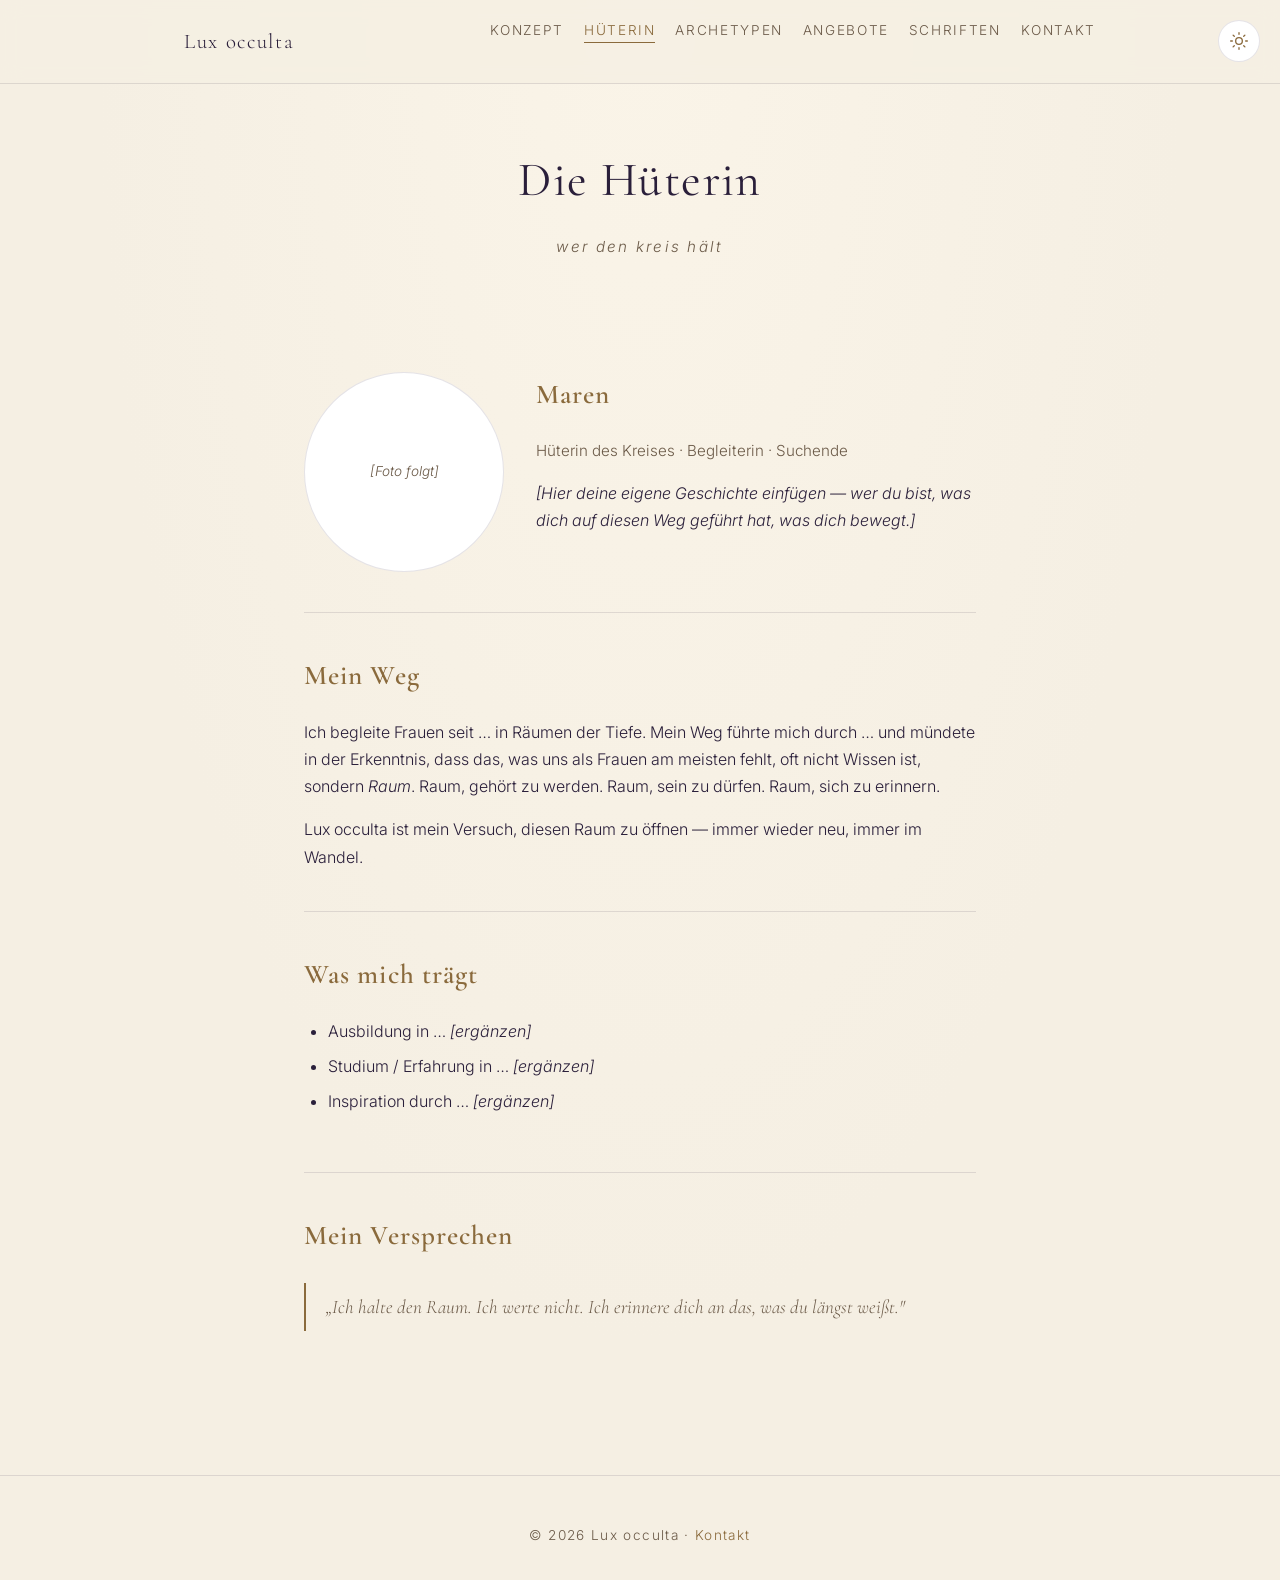
==== hueterin.html @ b2dea263 "Ausbau zur mehrseitigen Website Neue Seiten: Konzept, Hüterin, Archetypen, Angebote, Schriftenkammer" ====
<!DOCTYPE html>
<html lang="de">
<head>
  <meta charset="UTF-8" />
  <meta name="viewport" content="width=device-width, initial-scale=1.0" />
  <title>Die Hüterin — Lux occulta</title>
  <meta name="description" content="Über die Hüterin von Lux occulta." />
  <link rel="preconnect" href="https://fonts.googleapis.com" />
  <link rel="preconnect" href="https://fonts.gstatic.com" crossorigin />
  <link href="https://fonts.googleapis.com/css2?family=Cormorant+Garamond:ital,wght@0,400;0,600;1,400&family=Inter:wght@300;400;500&display=swap" rel="stylesheet" />
  <link rel="stylesheet" href="styles.css" />
  <script src="script.js"></script>
</head>
<body>
  <button class="theme-toggle" id="theme-toggle" aria-label="Farbschema wechseln" title="Farbschema wechseln">
    <svg class="icon-moon" viewBox="0 0 24 24" fill="none" stroke="currentColor" stroke-width="1.6" stroke-linecap="round" stroke-linejoin="round" aria-hidden="true"><path d="M21 12.79A9 9 0 1 1 11.21 3 7 7 0 0 0 21 12.79z" /></svg>
    <svg class="icon-sun" viewBox="0 0 24 24" fill="none" stroke="currentColor" stroke-width="1.6" stroke-linecap="round" stroke-linejoin="round" aria-hidden="true"><circle cx="12" cy="12" r="4" /><path d="M12 2v2M12 20v2M4.93 4.93l1.41 1.41M17.66 17.66l1.41 1.41M2 12h2M20 12h2M4.93 19.07l1.41-1.41M17.66 6.34l1.41-1.41" /></svg>
  </button>

  <nav class="site-nav">
    <div class="nav-inner">
      <a class="nav-brand" href="index.html">Lux occulta</a>
      <ul class="nav-links">
        <li><a href="konzept.html">Konzept</a></li>
        <li><a href="hueterin.html">Hüterin</a></li>
        <li><a href="archetypen.html">Archetypen</a></li>
        <li><a href="angebote.html">Angebote</a></li>
        <li><a href="schriftenkammer.html">Schriften</a></li>
        <li><a href="kontakt.html">Kontakt</a></li>
      </ul>
    </div>
  </nav>

  <header class="page-header">
    <h1>Die Hüterin</h1>
    <p class="subtitle">Wer den Kreis hält</p>
  </header>

  <main class="container">
    <section>
      <div class="profile">
        <div class="profile-img">[Foto folgt]</div>
        <div>
          <h2>Maren</h2>
          <p class="muted">Hüterin des Kreises · Begleiterin · Suchende</p>
          <p>
            <em>[Hier deine eigene Geschichte einfügen — wer du bist, was dich auf diesen
            Weg geführt hat, was dich bewegt.]</em>
          </p>
        </div>
      </div>
    </section>

    <section>
      <h2>Mein Weg</h2>
      <p>
        Ich begleite Frauen seit … in Räumen der Tiefe. Mein Weg führte mich durch
        … und mündete in der Erkenntnis, dass das, was uns als Frauen am meisten fehlt,
        oft nicht Wissen ist, sondern <em>Raum</em>. Raum, gehört zu werden. Raum, sein
        zu dürfen. Raum, sich zu erinnern.
      </p>
      <p>
        Lux occulta ist mein Versuch, diesen Raum zu öffnen — immer wieder neu,
        immer im Wandel.
      </p>
    </section>

    <section>
      <h2>Was mich trägt</h2>
      <ul>
        <li>Ausbildung in … <em>[ergänzen]</em></li>
        <li>Studium / Erfahrung in … <em>[ergänzen]</em></li>
        <li>Inspiration durch … <em>[ergänzen]</em></li>
      </ul>
    </section>

    <section>
      <h2>Mein Versprechen</h2>
      <blockquote>
        „Ich halte den Raum. Ich werte nicht. Ich erinnere dich an das, was du
        längst weißt."
      </blockquote>
    </section>
  </main>

  <footer class="site-footer">
    <p>&copy; <span id="year"></span> Lux occulta · <a href="kontakt.html">Kontakt</a></p>
  </footer>
</body>
</html>
---- styles.css ----
:root {
  --bg: #1a1424;
  --bg-soft: #251c33;
  --bg-gradient-top: #2a1f3a;
  --ink: #f4e9d8;
  --ink-soft: #c9b48a;
  --accent: #b89968;
  --line: rgba(244, 233, 216, 0.15);
  --shadow: rgba(184, 153, 104, 0.25);
}

:root[data-theme="light"] {
  --bg: #f5efe3;
  --bg-soft: #ffffff;
  --bg-gradient-top: #faf4e8;
  --ink: #2a1f3a;
  --ink-soft: #6b5a48;
  --accent: #8a6a3c;
  --line: rgba(42, 31, 58, 0.12);
  --shadow: rgba(138, 106, 60, 0.18);
}

* { box-sizing: border-box; margin: 0; padding: 0; }
html { scroll-behavior: smooth; }

body {
  font-family: 'Inter', system-ui, sans-serif;
  font-weight: 300;
  background: radial-gradient(ellipse at top, var(--bg-gradient-top) 0%, var(--bg) 60%);
  color: var(--ink);
  line-height: 1.7;
  min-height: 100vh;
  transition: background 0.4s, color 0.4s;
}

a { color: inherit; }

/* ===== Navigation ===== */
.site-nav {
  position: sticky;
  top: 0;
  z-index: 9;
  background: color-mix(in srgb, var(--bg) 88%, transparent);
  backdrop-filter: blur(10px);
  -webkit-backdrop-filter: blur(10px);
  border-bottom: 1px solid var(--line);
}

.nav-inner {
  max-width: 960px;
  margin: 0 auto;
  display: flex;
  align-items: center;
  justify-content: space-between;
  padding: 1rem 1.5rem;
  gap: 1rem;
}

.nav-brand {
  font-family: 'Cormorant Garamond', serif;
  font-size: 1.3rem;
  letter-spacing: 0.08em;
  color: var(--ink);
  text-decoration: none;
  white-space: nowrap;
}

.nav-links {
  list-style: none;
  display: flex;
  flex-wrap: wrap;
  gap: 1.25rem;
  justify-content: center;
}

.nav-links a {
  text-decoration: none;
  color: var(--ink-soft);
  font-size: 0.85rem;
  letter-spacing: 0.12em;
  text-transform: uppercase;
  padding-bottom: 4px;
  border-bottom: 1px solid transparent;
  transition: color 0.25s, border-color 0.25s;
}

.nav-links a:hover { color: var(--accent); }
.nav-links a.active {
  color: var(--accent);
  border-bottom-color: var(--accent);
}

/* ===== Layout ===== */
.container {
  max-width: 720px;
  margin: 0 auto;
  padding: 2rem 1.5rem;
}

.container-wide {
  max-width: 960px;
  margin: 0 auto;
  padding: 2rem 1.5rem;
}

/* ===== Theme toggle ===== */
.theme-toggle {
  position: fixed;
  top: 1.25rem;
  right: 1.25rem;
  width: 42px;
  height: 42px;
  display: flex;
  align-items: center;
  justify-content: center;
  background: var(--bg-soft);
  border: 1px solid var(--line);
  border-radius: 50%;
  color: var(--accent);
  cursor: pointer;
  transition: border-color 0.3s, transform 0.3s, background 0.3s, color 0.3s;
  z-index: 20;
}
.theme-toggle:hover { border-color: var(--accent); transform: rotate(15deg); }
.theme-toggle svg { width: 20px; height: 20px; }
.theme-toggle .icon-sun { display: none; }
.theme-toggle .icon-moon { display: block; }
:root[data-theme="light"] .theme-toggle .icon-sun { display: block; }
:root[data-theme="light"] .theme-toggle .icon-moon { display: none; }

/* ===== Hero (Landing) ===== */
.hero {
  text-align: center;
  padding: 5rem 1rem 4rem;
}

.avatar {
  width: 180px;
  height: 180px;
  margin: 0 auto 2rem;
  border-radius: 50%;
  overflow: hidden;
  box-shadow: 0 0 80px var(--shadow), 0 0 0 1px var(--line);
}
.avatar svg { width: 100%; height: 100%; display: block; }

.brand {
  font-family: 'Cormorant Garamond', serif;
  font-weight: 400;
  font-size: clamp(3rem, 8vw, 4.5rem);
  letter-spacing: 0.02em;
  color: var(--ink);
  margin-bottom: 0.75rem;
}

.tagline {
  font-style: italic;
  color: var(--ink-soft);
  font-size: 1.05rem;
  letter-spacing: 0.18em;
  text-transform: lowercase;
}

.hero-intro {
  max-width: 540px;
  margin: 2.5rem auto 0;
  color: var(--ink);
  font-size: 1.05rem;
}

/* ===== Page header (inner pages) ===== */
.page-header {
  text-align: center;
  padding: 3.5rem 1rem 2.5rem;
}

.page-header h1 {
  font-family: 'Cormorant Garamond', serif;
  font-weight: 400;
  font-size: clamp(2.2rem, 5vw, 3rem);
  color: var(--ink);
  letter-spacing: 0.03em;
}

.page-header .subtitle {
  font-style: italic;
  color: var(--ink-soft);
  font-size: 0.95rem;
  letter-spacing: 0.15em;
  text-transform: lowercase;
  margin-top: 0.75rem;
}

/* ===== Sections / typography ===== */
section {
  padding: 2.5rem 0;
  border-top: 1px solid var(--line);
}
section:first-of-type { border-top: none; }

h2 {
  font-family: 'Cormorant Garamond', serif;
  font-weight: 600;
  font-size: 1.7rem;
  color: var(--accent);
  margin-bottom: 1.25rem;
  letter-spacing: 0.04em;
}

h3 {
  font-family: 'Cormorant Garamond', serif;
  font-weight: 600;
  font-size: 1.25rem;
  color: var(--ink);
  margin-bottom: 0.5rem;
  letter-spacing: 0.03em;
}

p { margin-bottom: 1rem; }
p:last-child { margin-bottom: 0; }

.muted { color: var(--ink-soft); font-size: 0.95rem; }
.lead { font-size: 1.1rem; color: var(--ink); }

blockquote {
  border-left: 2px solid var(--accent);
  padding: 0.5rem 0 0.5rem 1.25rem;
  margin: 1.5rem 0;
  font-family: 'Cormorant Garamond', serif;
  font-style: italic;
  font-size: 1.2rem;
  color: var(--ink-soft);
}

ul, ol { padding-left: 1.5rem; margin-bottom: 1rem; }
li { margin-bottom: 0.5rem; }

/* ===== Cards / grids ===== */
.card-grid {
  display: grid;
  grid-template-columns: repeat(auto-fit, minmax(240px, 1fr));
  gap: 1.25rem;
  margin-top: 1rem;
}

.card {
  display: block;
  padding: 1.5rem;
  background: var(--bg-soft);
  border: 1px solid var(--line);
  border-radius: 10px;
  text-decoration: none;
  color: var(--ink);
  transition: border-color 0.3s, transform 0.3s;
}
.card:hover { border-color: var(--accent); transform: translateY(-3px); }

.card-title {
  font-family: 'Cormorant Garamond', serif;
  font-size: 1.4rem;
  color: var(--accent);
  margin-bottom: 0.4rem;
}
.card-text { color: var(--ink-soft); font-size: 0.95rem; }

/* ===== Highlight buttons (Landing) ===== */
.cta-row {
  display: flex;
  flex-wrap: wrap;
  gap: 1rem;
  justify-content: center;
  margin-top: 2.5rem;
}
.btn {
  display: inline-block;
  padding: 0.85rem 1.75rem;
  border: 1px solid var(--accent);
  border-radius: 6px;
  color: var(--accent);
  text-decoration: none;
  font-family: 'Cormorant Garamond', serif;
  font-size: 1.05rem;
  letter-spacing: 0.08em;
  background: transparent;
  cursor: pointer;
  transition: background 0.3s, color 0.3s;
}
.btn:hover { background: var(--accent); color: var(--bg); }

/* ===== Hüterin profile ===== */
.profile {
  display: grid;
  grid-template-columns: 200px 1fr;
  gap: 2rem;
  align-items: start;
}
.profile-img {
  width: 200px;
  height: 200px;
  border-radius: 50%;
  background: var(--bg-soft);
  border: 1px solid var(--line);
  display: flex;
  align-items: center;
  justify-content: center;
  color: var(--ink-soft);
  font-style: italic;
  font-size: 0.85rem;
  text-align: center;
  padding: 1rem;
}
@media (max-width: 600px) {
  .profile { grid-template-columns: 1fr; justify-items: center; text-align: center; }
}

/* ===== Archetypen / Jahresrad ===== */
.archetype-list {
  list-style: none;
  padding: 0;
  display: grid;
  grid-template-columns: repeat(auto-fit, minmax(220px, 1fr));
  gap: 1rem;
}
.archetype {
  padding: 1.25rem;
  background: var(--bg-soft);
  border: 1px solid var(--line);
  border-radius: 8px;
}
.archetype-name {
  font-family: 'Cormorant Garamond', serif;
  font-size: 1.2rem;
  color: var(--accent);
  margin-bottom: 0.25rem;
}
.archetype-season {
  font-size: 0.8rem;
  letter-spacing: 0.12em;
  text-transform: uppercase;
  color: var(--ink-soft);
  margin-bottom: 0.5rem;
}
.archetype-desc { font-size: 0.9rem; color: var(--ink-soft); }

/* ===== Blog / Schriftenkammer ===== */
.post-list { list-style: none; padding: 0; }
.post {
  padding: 1.75rem 0;
  border-bottom: 1px solid var(--line);
}
.post:last-child { border-bottom: none; }
.post-meta {
  font-size: 0.8rem;
  letter-spacing: 0.12em;
  text-transform: uppercase;
  color: var(--ink-soft);
  margin-bottom: 0.5rem;
}
.post-title {
  font-family: 'Cormorant Garamond', serif;
  font-size: 1.6rem;
  color: var(--ink);
  margin-bottom: 0.5rem;
}
.post-title a { text-decoration: none; transition: color 0.25s; }
.post-title a:hover { color: var(--accent); }
.post-excerpt { color: var(--ink-soft); margin-bottom: 0.5rem; }
.read-more {
  font-size: 0.9rem;
  color: var(--accent);
  text-decoration: none;
  letter-spacing: 0.05em;
}
.read-more:hover { text-decoration: underline; }

/* ===== Form ===== */
form { display: flex; flex-direction: column; gap: 1.25rem; }
label { display: flex; flex-direction: column; gap: 0.4rem; }
label span {
  font-size: 0.85rem;
  letter-spacing: 0.1em;
  text-transform: uppercase;
  color: var(--ink-soft);
}
input, textarea, select {
  background: var(--bg-soft);
  border: 1px solid var(--line);
  border-radius: 6px;
  padding: 0.85rem 1rem;
  color: var(--ink);
  font-family: inherit;
  font-size: 1rem;
  transition: border-color 0.2s, background 0.3s, color 0.3s;
}
input:focus, textarea:focus, select:focus { outline: none; border-color: var(--accent); }
textarea { resize: vertical; min-height: 140px; }

button[type="submit"] {
  align-self: flex-start;
  padding: 0.85rem 2rem;
  background: transparent;
  border: 1px solid var(--accent);
  border-radius: 6px;
  color: var(--accent);
  font-family: 'Cormorant Garamond', serif;
  font-size: 1.1rem;
  letter-spacing: 0.1em;
  cursor: pointer;
  transition: background 0.3s, color 0.3s;
}
button[type="submit"]:hover { background: var(--accent); color: var(--bg); }

/* ===== Footer ===== */
.site-footer {
  text-align: center;
  padding: 3rem 1rem 2rem;
  margin-top: 3rem;
  border-top: 1px solid var(--line);
  color: var(--ink-soft);
  font-size: 0.85rem;
  letter-spacing: 0.1em;
}
.site-footer a { color: var(--accent); text-decoration: none; }
.site-footer a:hover { text-decoration: underline; }
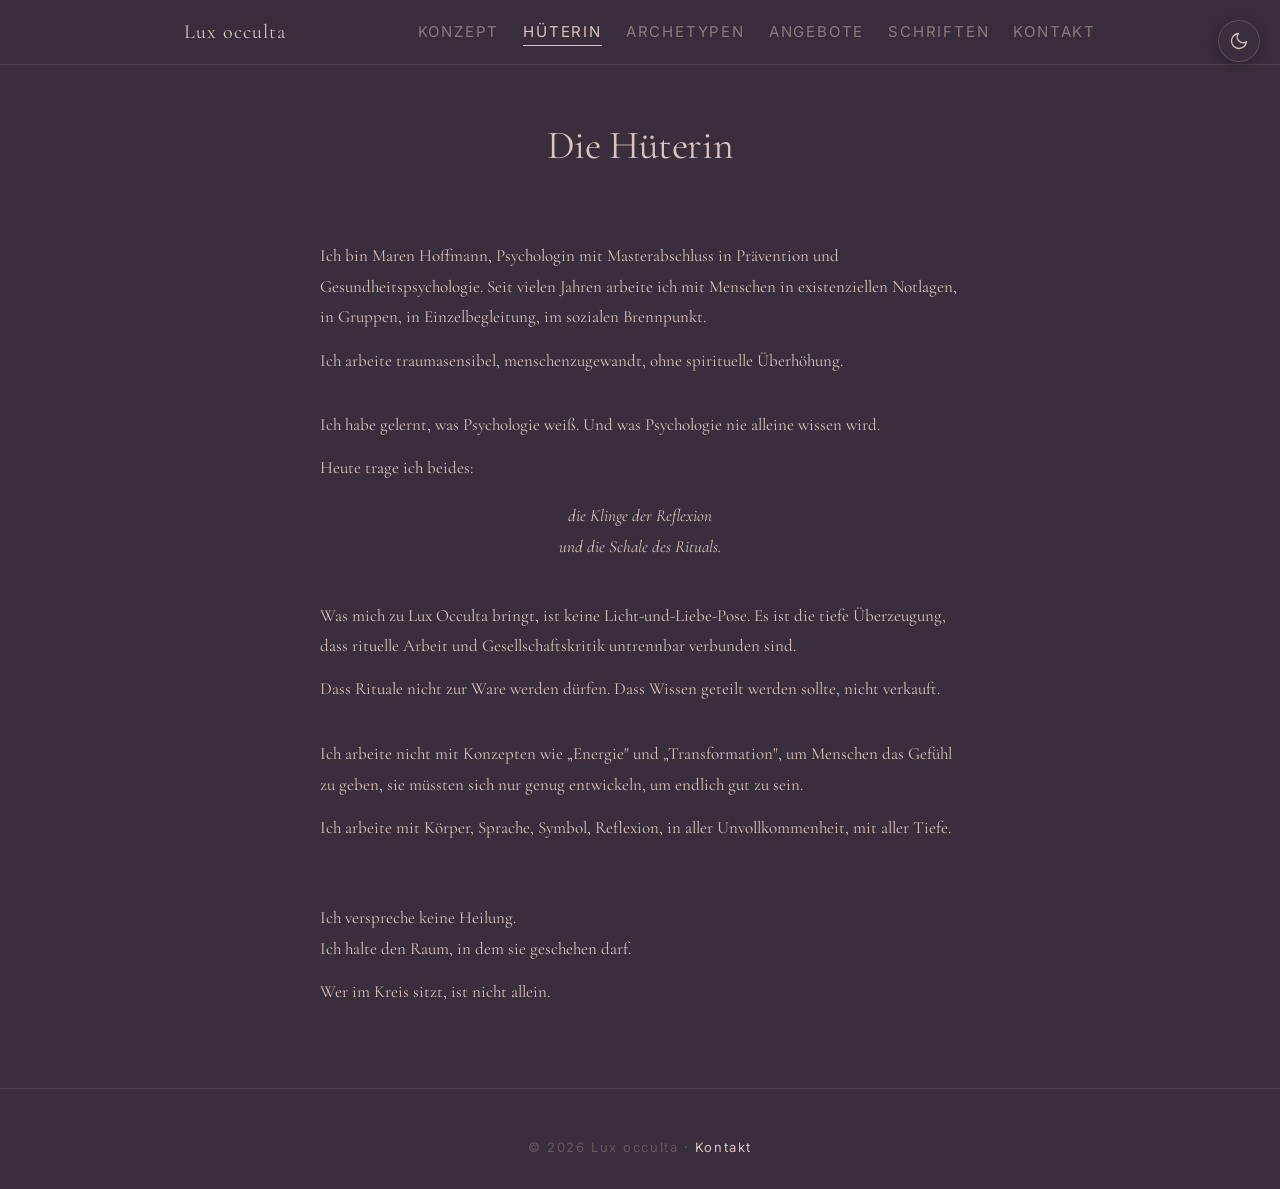
==== commit 33f45303: "Hüterin-Seite: Maren-Text in fünf Strophen Ersetzt alte Platzhalter-Sections durch Marens Text: Psyc" ====
--- a/hueterin.html
+++ b/hueterin.html
@@ -33,54 +33,67 @@
 
   <header class="page-header">
     <h1>Die Hüterin</h1>
-    <p class="subtitle">Wer den Kreis hält</p>
   </header>
 
   <main class="container">
-    <section>
-      <div class="profile">
-        <div class="profile-img">[Foto folgt]</div>
-        <div>
-          <h2>Maren</h2>
-          <p class="muted">Hüterin des Kreises · Begleiterin · Suchende</p>
-          <p>
-            <em>[Hier deine eigene Geschichte einfügen — wer du bist, was dich auf diesen
-            Weg geführt hat, was dich bewegt.]</em>
-          </p>
-        </div>
+    <div class="page-poem">
+      <div class="strophe">
+        <p>
+          Ich bin Maren Hoffmann, Psychologin mit Masterabschluss in
+          Prävention und Gesundheitspsychologie. Seit vielen Jahren arbeite
+          ich mit Menschen in existenziellen Notlagen, in Gruppen,
+          in Einzelbegleitung, im sozialen Brennpunkt.
+        </p>
+        <p>
+          Ich arbeite traumasensibel, menschenzugewandt,
+          ohne spirituelle Überhöhung.
+        </p>
       </div>
-    </section>
 
-    <section>
-      <h2>Mein Weg</h2>
-      <p>
-        Ich begleite Frauen seit … in Räumen der Tiefe. Mein Weg führte mich durch
-        … und mündete in der Erkenntnis, dass das, was uns als Frauen am meisten fehlt,
-        oft nicht Wissen ist, sondern <em>Raum</em>. Raum, gehört zu werden. Raum, sein
-        zu dürfen. Raum, sich zu erinnern.
-      </p>
-      <p>
-        Lux occulta ist mein Versuch, diesen Raum zu öffnen — immer wieder neu,
-        immer im Wandel.
-      </p>
-    </section>
+      <div class="strophe">
+        <p>
+          Ich habe gelernt, was Psychologie weiß.
+          Und was Psychologie nie alleine wissen wird.
+        </p>
+        <p>Heute trage ich beides:</p>
+        <p class="pull-quote">
+          die Klinge der Reflexion<br />
+          und die Schale des Rituals.
+        </p>
+      </div>
 
-    <section>
-      <h2>Was mich trägt</h2>
-      <ul>
-        <li>Ausbildung in … <em>[ergänzen]</em></li>
-        <li>Studium / Erfahrung in … <em>[ergänzen]</em></li>
-        <li>Inspiration durch … <em>[ergänzen]</em></li>
-      </ul>
-    </section>
+      <div class="strophe">
+        <p>
+          Was mich zu Lux Occulta bringt, ist keine Licht-und-Liebe-Pose.
+          Es ist die tiefe Überzeugung, dass rituelle Arbeit und
+          Gesellschaftskritik untrennbar verbunden sind.
+        </p>
+        <p>
+          Dass Rituale nicht zur Ware werden dürfen.
+          Dass Wissen geteilt werden sollte, nicht verkauft.
+        </p>
+      </div>
 
-    <section>
-      <h2>Mein Versprechen</h2>
-      <blockquote>
-        „Ich halte den Raum. Ich werte nicht. Ich erinnere dich an das, was du
-        längst weißt."
-      </blockquote>
-    </section>
+      <div class="strophe">
+        <p>
+          Ich arbeite nicht mit Konzepten wie „Energie" und „Transformation",
+          um Menschen das Gefühl zu geben, sie müssten sich nur genug
+          entwickeln, um endlich gut zu sein.
+        </p>
+        <p>
+          Ich arbeite mit Körper, Sprache, Symbol, Reflexion,
+          in aller Unvollkommenheit, mit aller Tiefe.
+        </p>
+      </div>
+
+      <div class="strophe strophe-final">
+        <p>
+          Ich verspreche keine Heilung.<br />
+          Ich halte den Raum, in dem sie geschehen darf.
+        </p>
+        <p>Wer im Kreis sitzt, ist nicht allein.</p>
+      </div>
+    </div>
   </main>
 
   <footer class="site-footer">
--- a/styles.css
+++ b/styles.css
@@ -1,49 +1,144 @@
+/* ============================================================
+   LUX OCCULTA — v3
+   Vice-versa-Prinzip: Hintergrund und Text tauschen die Rollen.
+   Fünf Grundtöne (Goth-Palette) + Moosgrün als Signatur-Akzent.
+   ============================================================ */
+
 :root {
-  --bg: #1a1424;
-  --bg-soft: #251c33;
-  --bg-gradient-top: #2a1f3a;
-  --ink: #f4e9d8;
-  --ink-soft: #c9b48a;
-  --accent: #b89968;
-  --line: rgba(244, 233, 216, 0.15);
-  --shadow: rgba(184, 153, 104, 0.25);
-}
-
-:root[data-theme="light"] {
-  --bg: #f5efe3;
-  --bg-soft: #ffffff;
-  --bg-gradient-top: #faf4e8;
-  --ink: #2a1f3a;
-  --ink-soft: #6b5a48;
-  --accent: #8a6a3c;
-  --line: rgba(42, 31, 58, 0.12);
-  --shadow: rgba(138, 106, 60, 0.18);
-}
+  /* Grundpalette — konstant in beiden Modi */
+  --color-darkroom: #3A2E3C;
+  --color-blackberry: #4D3239;
+  --color-mauve-deep: #6B5560;
+  --color-enigma: #8B7A80;
+  --color-ashrose: #D9C4C0;
+  --color-moss: #3D4A3A;
+
+  /* Dark Mode (Default) — dunkle Seite des Mondes */
+  --bg-primary: var(--color-darkroom);
+  --bg-secondary: var(--color-blackberry);
+  --bg-tertiary: var(--color-mauve-deep);
+
+  --text-primary: var(--color-ashrose);
+  --text-secondary: var(--color-enigma);
+  --text-muted: var(--color-mauve-deep);
+
+  --accent: var(--color-ashrose);
+  --accent-hover: #E8D5D1;
+  --accent-signature: var(--color-moss);
+
+  --border-subtle: rgba(217, 196, 192, 0.12);
+  --border-medium: rgba(217, 196, 192, 0.22);
+  --border-strong: rgba(217, 196, 192, 0.4);
+
+  --shadow-soft: 0 2px 12px rgba(0, 0, 0, 0.25);
+  --shadow-medium: 0 4px 24px rgba(0, 0, 0, 0.4);
+  --shadow-glow: 0 0 32px rgba(217, 196, 192, 0.12);
+
+  /* Typografie */
+  --font-serif: "Cormorant Garamond", "EB Garamond", Georgia, serif;
+  --font-sans: "Inter", "Helvetica Neue", system-ui, sans-serif;
+  --font-display: "Cormorant Garamond", serif;
+
+  --text-xs: 0.8125rem;
+  --text-sm: 0.9375rem;
+  --text-base: 1.0625rem;
+  --text-lg: 1.25rem;
+  --text-xl: 1.75rem;
+  --text-2xl: 2.5rem;
+  --text-3xl: 4rem;
+
+  --leading-tight: 1.2;
+  --leading-normal: 1.6;
+  --leading-loose: 1.8;
+
+  --tracking-tight: -0.01em;
+  --tracking-normal: 0;
+  --tracking-wide: 0.05em;
+  --tracking-wider: 0.12em;
+}
+
+/* Light Mode — helle Seite, alles umgestülpt */
+[data-theme="light"] {
+  --bg-primary: var(--color-ashrose);
+  --bg-secondary: var(--color-enigma);
+  --bg-tertiary: var(--color-mauve-deep);
+
+  --text-primary: var(--color-darkroom);
+  --text-secondary: var(--color-blackberry);
+  --text-muted: var(--color-mauve-deep);
+
+  --accent: var(--color-darkroom);
+  --accent-hover: var(--color-blackberry);
+  --accent-signature: var(--color-moss);
+
+  --border-subtle: rgba(58, 46, 60, 0.12);
+  --border-medium: rgba(58, 46, 60, 0.22);
+  --border-strong: rgba(58, 46, 60, 0.4);
+
+  --shadow-soft: 0 2px 12px rgba(58, 46, 60, 0.08);
+  --shadow-medium: 0 4px 24px rgba(58, 46, 60, 0.12);
+  --shadow-glow: 0 0 32px rgba(58, 46, 60, 0.1);
+}
+
+/* ============================================================
+   RESET / BASE
+   ============================================================ */
 
 * { box-sizing: border-box; margin: 0; padding: 0; }
 html { scroll-behavior: smooth; }
 
 body {
-  font-family: 'Inter', system-ui, sans-serif;
-  font-weight: 300;
-  background: radial-gradient(ellipse at top, var(--bg-gradient-top) 0%, var(--bg) 60%);
-  color: var(--ink);
-  line-height: 1.7;
+  background-color: var(--bg-primary);
+  color: var(--text-primary);
+  font-family: var(--font-serif);
+  font-size: var(--text-base);
+  line-height: var(--leading-normal);
   min-height: 100vh;
-  transition: background 0.4s, color 0.4s;
+  transition: background-color 0.6s ease, color 0.6s ease;
 }
 
 a { color: inherit; }
 
-/* ===== Navigation ===== */
+h1, h2, h3, h4 {
+  font-family: var(--font-display);
+  color: var(--text-primary);
+  letter-spacing: var(--tracking-tight);
+  line-height: var(--leading-tight);
+}
+
+.signature-accent { color: var(--accent-signature); }
+
+p { margin-bottom: 1rem; }
+p:last-child { margin-bottom: 0; }
+
+.muted { color: var(--text-muted); font-size: var(--text-sm); }
+.lead { font-size: var(--text-lg); color: var(--text-primary); }
+
+blockquote {
+  border-left: 2px solid var(--accent-signature);
+  padding: 0.5rem 0 0.5rem 1.25rem;
+  margin: 1.5rem 0;
+  font-family: var(--font-display);
+  font-style: italic;
+  font-size: var(--text-lg);
+  color: var(--text-secondary);
+}
+
+ul, ol { padding-left: 1.5rem; margin-bottom: 1rem; }
+li { margin-bottom: 0.5rem; }
+
+/* ============================================================
+   NAVIGATION
+   ============================================================ */
+
 .site-nav {
   position: sticky;
   top: 0;
   z-index: 9;
-  background: color-mix(in srgb, var(--bg) 88%, transparent);
+  background-color: color-mix(in srgb, var(--bg-primary) 88%, transparent);
   backdrop-filter: blur(10px);
   -webkit-backdrop-filter: blur(10px);
-  border-bottom: 1px solid var(--line);
+  border-bottom: 1px solid var(--border-subtle);
 }
 
 .nav-inner {
@@ -57,10 +152,10 @@
 }
 
 .nav-brand {
-  font-family: 'Cormorant Garamond', serif;
-  font-size: 1.3rem;
-  letter-spacing: 0.08em;
-  color: var(--ink);
+  font-family: var(--font-display);
+  font-size: var(--text-lg);
+  letter-spacing: var(--tracking-wide);
+  color: var(--text-primary);
   text-decoration: none;
   white-space: nowrap;
 }
@@ -69,28 +164,35 @@
   list-style: none;
   display: flex;
   flex-wrap: wrap;
-  gap: 1.25rem;
+  gap: 1.5rem;
   justify-content: center;
-}
+  padding: 0;
+  margin: 0;
+}
+.nav-links li { margin: 0; }
 
 .nav-links a {
+  font-family: var(--font-sans);
+  font-size: var(--text-sm);
+  letter-spacing: var(--tracking-wider);
+  text-transform: uppercase;
+  color: var(--text-secondary);
   text-decoration: none;
-  color: var(--ink-soft);
-  font-size: 0.85rem;
-  letter-spacing: 0.12em;
-  text-transform: uppercase;
   padding-bottom: 4px;
   border-bottom: 1px solid transparent;
-  transition: color 0.25s, border-color 0.25s;
-}
-
-.nav-links a:hover { color: var(--accent); }
+  transition: color 0.3s ease, border-color 0.3s ease;
+}
+
+.nav-links a:hover,
 .nav-links a.active {
-  color: var(--accent);
-  border-bottom-color: var(--accent);
-}
-
-/* ===== Layout ===== */
+  color: var(--text-primary);
+}
+.nav-links a.active { border-bottom-color: var(--text-primary); }
+
+/* ============================================================
+   LAYOUT
+   ============================================================ */
+
 .container {
   max-width: 720px;
   margin: 0 auto;
@@ -103,7 +205,10 @@
   padding: 2rem 1.5rem;
 }
 
-/* ===== Theme toggle ===== */
+/* ============================================================
+   THEME TOGGLE
+   ============================================================ */
+
 .theme-toggle {
   position: fixed;
   top: 1.25rem;
@@ -113,22 +218,32 @@
   display: flex;
   align-items: center;
   justify-content: center;
-  background: var(--bg-soft);
-  border: 1px solid var(--line);
+  background-color: var(--bg-primary);
+  border: 1px solid var(--border-medium);
   border-radius: 50%;
-  color: var(--accent);
+  color: var(--text-primary);
   cursor: pointer;
-  transition: border-color 0.3s, transform 0.3s, background 0.3s, color 0.3s;
+  box-shadow: var(--shadow-soft);
+  transition: border-color 0.3s ease, transform 0.3s ease, background-color 0.3s ease, color 0.3s ease, box-shadow 0.3s ease;
   z-index: 20;
 }
-.theme-toggle:hover { border-color: var(--accent); transform: rotate(15deg); }
+
+.theme-toggle:hover {
+  border-color: var(--text-primary);
+  box-shadow: var(--shadow-glow);
+  transform: rotate(15deg);
+}
+
 .theme-toggle svg { width: 20px; height: 20px; }
 .theme-toggle .icon-sun { display: none; }
 .theme-toggle .icon-moon { display: block; }
-:root[data-theme="light"] .theme-toggle .icon-sun { display: block; }
-:root[data-theme="light"] .theme-toggle .icon-moon { display: none; }
-
-/* ===== Hero (Landing) ===== */
+[data-theme="light"] .theme-toggle .icon-sun { display: block; }
+[data-theme="light"] .theme-toggle .icon-moon { display: none; }
+
+/* ============================================================
+   HERO (Landing)
+   ============================================================ */
+
 .hero {
   text-align: center;
   padding: 5rem 1rem 4rem;
@@ -140,102 +255,168 @@
   margin: 0 auto 2rem;
   border-radius: 50%;
   overflow: hidden;
-  box-shadow: 0 0 80px var(--shadow), 0 0 0 1px var(--line);
+  box-shadow: var(--shadow-glow), 0 0 0 1px var(--border-medium);
 }
 .avatar svg { width: 100%; height: 100%; display: block; }
 
+/* SVG-Avatar nutzt Theme-Variablen */
+.avatar-ring { stroke: var(--text-primary); }
+.avatar-star { fill: var(--accent-signature); }
+
 .brand {
-  font-family: 'Cormorant Garamond', serif;
+  font-family: var(--font-display);
   font-weight: 400;
-  font-size: clamp(3rem, 8vw, 4.5rem);
-  letter-spacing: 0.02em;
-  color: var(--ink);
+  font-size: clamp(3rem, 8vw, var(--text-3xl));
+  letter-spacing: var(--tracking-tight);
+  color: var(--text-primary);
   margin-bottom: 0.75rem;
+  line-height: var(--leading-tight);
 }
 
 .tagline {
+  font-family: var(--font-display);
   font-style: italic;
-  color: var(--ink-soft);
-  font-size: 1.05rem;
-  letter-spacing: 0.18em;
+  color: var(--text-secondary);
+  font-size: var(--text-base);
+  letter-spacing: var(--tracking-wider);
   text-transform: lowercase;
 }
 
 .hero-intro {
   max-width: 540px;
   margin: 2.5rem auto 0;
-  color: var(--ink);
-  font-size: 1.05rem;
-}
-
-/* ===== Page header (inner pages) ===== */
+  color: var(--text-primary);
+  font-size: var(--text-base);
+  line-height: var(--leading-loose);
+}
+
+/* Gedicht im Hero — drei Strophen mit großzügigem Atem.
+   Mobile: vertikaler Fluss mit Bild zwischen Strophe 2 und 3.
+   Desktop: 2-Spalten-Grid, Bild rechts über volle Texthöhe. */
+.hero-poem {
+  max-width: 640px;
+  margin: 3rem auto 0;
+  font-family: var(--font-serif);
+  font-size: var(--text-base);
+  line-height: var(--leading-loose);
+  color: var(--text-primary);
+  text-align: center;
+}
+
+.hero-poem > * + * { margin-top: 2em; }
+
+.hero-poem p { margin-bottom: 0.75em; }
+.hero-poem p:last-child { margin-bottom: 0; }
+
+.hero-poem .hero-image,
+.hero-poem .hero-image img {
+  display: block;
+  width: 100%;
+  height: auto;
+  margin: 0 auto;
+}
+
+@media (min-width: 768px) {
+  .hero-poem {
+    display: grid;
+    grid-template-columns: minmax(0, 1fr) minmax(0, 0.85fr);
+    column-gap: 4rem;
+    align-items: start;
+    max-width: 1100px;
+    text-align: left;
+  }
+
+  /* Mobile-Reset: kein automatischer Top-Margin mehr — Grid managt's */
+  .hero-poem > * + * { margin-top: 0; }
+
+  /* Text + Buttons in Spalte 1 */
+  .hero-poem .strophe,
+  .hero-poem .cta-row {
+    grid-column: 1;
+  }
+
+  /* Vertikale Abstände zwischen Text-Elementen wieder herstellen */
+  .hero-poem .strophe ~ .strophe,
+  .hero-poem .cta-row {
+    margin-top: 2em;
+  }
+
+  .hero-poem .cta-row { justify-content: flex-start; }
+
+  /* Bild rechts, über die volle Höhe der Spalte 1 */
+  .hero-poem .hero-image {
+    grid-column: 2;
+    grid-row: 1 / -1;
+    align-self: stretch;
+    width: 100%;
+    height: 100%;
+  }
+
+  .hero-poem .hero-image img {
+    width: 100%;
+    height: 100%;
+    object-fit: cover;
+    object-position: center;
+  }
+}
+
+/* ============================================================
+   PAGE HEADER (innere Seiten)
+   ============================================================ */
+
 .page-header {
   text-align: center;
   padding: 3.5rem 1rem 2.5rem;
 }
 
 .page-header h1 {
-  font-family: 'Cormorant Garamond', serif;
+  font-family: var(--font-display);
   font-weight: 400;
-  font-size: clamp(2.2rem, 5vw, 3rem);
-  color: var(--ink);
-  letter-spacing: 0.03em;
+  font-size: clamp(2.2rem, 5vw, var(--text-2xl));
+  color: var(--text-primary);
+  letter-spacing: var(--tracking-tight);
 }
 
 .page-header .subtitle {
+  font-family: var(--font-display);
   font-style: italic;
-  color: var(--ink-soft);
-  font-size: 0.95rem;
-  letter-spacing: 0.15em;
+  color: var(--text-secondary);
+  font-size: var(--text-sm);
+  letter-spacing: var(--tracking-wider);
   text-transform: lowercase;
   margin-top: 0.75rem;
 }
 
-/* ===== Sections / typography ===== */
+/* ============================================================
+   SECTIONS
+   ============================================================ */
+
 section {
   padding: 2.5rem 0;
-  border-top: 1px solid var(--line);
+  border-top: 1px solid var(--border-subtle);
 }
 section:first-of-type { border-top: none; }
 
 h2 {
-  font-family: 'Cormorant Garamond', serif;
+  font-family: var(--font-display);
   font-weight: 600;
-  font-size: 1.7rem;
-  color: var(--accent);
+  font-size: var(--text-xl);
+  color: var(--text-primary);
   margin-bottom: 1.25rem;
-  letter-spacing: 0.04em;
 }
 
 h3 {
-  font-family: 'Cormorant Garamond', serif;
+  font-family: var(--font-display);
   font-weight: 600;
-  font-size: 1.25rem;
-  color: var(--ink);
+  font-size: var(--text-lg);
+  color: var(--text-primary);
   margin-bottom: 0.5rem;
-  letter-spacing: 0.03em;
-}
-
-p { margin-bottom: 1rem; }
-p:last-child { margin-bottom: 0; }
-
-.muted { color: var(--ink-soft); font-size: 0.95rem; }
-.lead { font-size: 1.1rem; color: var(--ink); }
-
-blockquote {
-  border-left: 2px solid var(--accent);
-  padding: 0.5rem 0 0.5rem 1.25rem;
-  margin: 1.5rem 0;
-  font-family: 'Cormorant Garamond', serif;
-  font-style: italic;
-  font-size: 1.2rem;
-  color: var(--ink-soft);
-}
-
-ul, ol { padding-left: 1.5rem; margin-bottom: 1rem; }
-li { margin-bottom: 0.5rem; }
-
-/* ===== Cards / grids ===== */
+}
+
+/* ============================================================
+   CARDS
+   ============================================================ */
+
 .card-grid {
   display: grid;
   grid-template-columns: repeat(auto-fit, minmax(240px, 1fr));
@@ -246,24 +427,41 @@
 .card {
   display: block;
   padding: 1.5rem;
-  background: var(--bg-soft);
-  border: 1px solid var(--line);
+  background-color: var(--bg-secondary);
+  color: var(--text-primary);
+  border: 1px solid var(--border-subtle);
   border-radius: 10px;
   text-decoration: none;
-  color: var(--ink);
-  transition: border-color 0.3s, transform 0.3s;
-}
-.card:hover { border-color: var(--accent); transform: translateY(-3px); }
+  box-shadow: var(--shadow-soft);
+  transition: border-color 0.3s ease, box-shadow 0.3s ease, transform 0.3s ease, background-color 0.3s ease;
+}
+
+/* Im Light Mode ist Card-BG dunkler → heller Text */
+[data-theme="light"] .card { color: var(--color-ashrose); }
+
+.card:hover {
+  border-color: var(--border-strong);
+  box-shadow: var(--shadow-glow);
+  transform: translateY(-3px);
+}
 
 .card-title {
-  font-family: 'Cormorant Garamond', serif;
-  font-size: 1.4rem;
-  color: var(--accent);
+  font-family: var(--font-display);
+  font-size: var(--text-lg);
+  color: inherit;
   margin-bottom: 0.4rem;
 }
-.card-text { color: var(--ink-soft); font-size: 0.95rem; }
-
-/* ===== Highlight buttons (Landing) ===== */
+.card-text {
+  color: inherit;
+  opacity: 0.8;
+  font-size: var(--text-sm);
+  line-height: var(--leading-normal);
+}
+
+/* ============================================================
+   BUTTONS
+   ============================================================ */
+
 .cta-row {
   display: flex;
   flex-wrap: wrap;
@@ -271,23 +469,46 @@
   justify-content: center;
   margin-top: 2.5rem;
 }
-.btn {
+
+.btn-primary,
+.btn-secondary {
   display: inline-block;
-  padding: 0.85rem 1.75rem;
+  padding: 0.85rem 1.85rem;
+  border-radius: 6px;
+  font-family: var(--font-serif);
+  font-size: var(--text-base);
+  letter-spacing: var(--tracking-wide);
+  text-decoration: none;
+  text-align: center;
+  cursor: pointer;
+  transition: background-color 0.3s ease, color 0.3s ease, border-color 0.3s ease, box-shadow 0.3s ease;
+}
+
+.btn-primary {
+  background-color: var(--accent);
+  color: var(--bg-primary);
   border: 1px solid var(--accent);
-  border-radius: 6px;
-  color: var(--accent);
-  text-decoration: none;
-  font-family: 'Cormorant Garamond', serif;
-  font-size: 1.05rem;
-  letter-spacing: 0.08em;
-  background: transparent;
-  cursor: pointer;
-  transition: background 0.3s, color 0.3s;
-}
-.btn:hover { background: var(--accent); color: var(--bg); }
-
-/* ===== Hüterin profile ===== */
+}
+.btn-primary:hover {
+  background-color: var(--accent-hover);
+  border-color: var(--accent-hover);
+  box-shadow: var(--shadow-glow);
+}
+
+.btn-secondary {
+  background-color: transparent;
+  color: var(--text-primary);
+  border: 1.5px solid var(--text-primary);
+}
+.btn-secondary:hover {
+  background-color: var(--text-primary);
+  color: var(--bg-primary);
+}
+
+/* ============================================================
+   PROFILE (Hüterin)
+   ============================================================ */
+
 .profile {
   display: grid;
   grid-template-columns: 200px 1fr;
@@ -298,14 +519,14 @@
   width: 200px;
   height: 200px;
   border-radius: 50%;
-  background: var(--bg-soft);
-  border: 1px solid var(--line);
+  background-color: var(--bg-secondary);
+  border: 1px solid var(--border-medium);
   display: flex;
   align-items: center;
   justify-content: center;
-  color: var(--ink-soft);
+  color: var(--text-muted);
   font-style: italic;
-  font-size: 0.85rem;
+  font-size: var(--text-sm);
   text-align: center;
   padding: 1rem;
 }
@@ -313,112 +534,227 @@
   .profile { grid-template-columns: 1fr; justify-items: center; text-align: center; }
 }
 
-/* ===== Archetypen / Jahresrad ===== */
+/* ============================================================
+   PAGE POEM — prosaische Strophen auf inneren Seiten
+   (gleiche Typografie wie Hero, ohne Grid-Layout)
+   ============================================================ */
+
+.page-poem {
+  max-width: 640px;
+  margin: 0 auto;
+  font-family: var(--font-serif);
+  font-size: var(--text-base);
+  line-height: var(--leading-loose);
+  color: var(--text-primary);
+  text-align: center;
+}
+
+.page-poem > * + * { margin-top: 2em; }
+.page-poem p { margin-bottom: 0.75em; }
+.page-poem p:last-child { margin-bottom: 0; }
+
+/* Hervorgehobener Kurz-Block (z.B. Klinge/Schale) */
+.page-poem .pull-quote {
+  font-style: italic;
+  color: var(--text-primary);
+  padding: 0.25em 0;
+}
+
+/* Finale Strophe — etwas mehr Abstand */
+.page-poem .strophe-final {
+  margin-top: 3.5em;
+}
+
+@media (min-width: 768px) {
+  .page-poem { text-align: left; }
+  .page-poem .pull-quote { text-align: center; }
+}
+
+/* ============================================================
+   ARCHETYPEN
+   ============================================================ */
+
 .archetype-list {
   list-style: none;
   padding: 0;
   display: grid;
   grid-template-columns: repeat(auto-fit, minmax(220px, 1fr));
   gap: 1rem;
+  margin: 0;
 }
 .archetype {
   padding: 1.25rem;
-  background: var(--bg-soft);
-  border: 1px solid var(--line);
+  background-color: var(--bg-secondary);
+  color: var(--text-primary);
+  border: 1px solid var(--border-subtle);
   border-radius: 8px;
+  box-shadow: var(--shadow-soft);
+  transition: border-color 0.3s ease, box-shadow 0.3s ease, background-color 0.3s ease;
+  margin: 0;
+}
+[data-theme="light"] .archetype { color: var(--color-ashrose); }
+
+.archetype:hover {
+  border-color: var(--border-strong);
+  box-shadow: var(--shadow-glow);
 }
 .archetype-name {
-  font-family: 'Cormorant Garamond', serif;
-  font-size: 1.2rem;
-  color: var(--accent);
+  font-family: var(--font-display);
+  font-size: var(--text-lg);
+  color: inherit;
   margin-bottom: 0.25rem;
 }
 .archetype-season {
-  font-size: 0.8rem;
-  letter-spacing: 0.12em;
+  font-family: var(--font-sans);
+  font-size: var(--text-xs);
+  letter-spacing: var(--tracking-wider);
   text-transform: uppercase;
-  color: var(--ink-soft);
+  color: inherit;
+  opacity: 0.7;
   margin-bottom: 0.5rem;
 }
-.archetype-desc { font-size: 0.9rem; color: var(--ink-soft); }
-
-/* ===== Blog / Schriftenkammer ===== */
-.post-list { list-style: none; padding: 0; }
+.archetype-desc {
+  font-size: var(--text-sm);
+  color: inherit;
+  opacity: 0.85;
+  line-height: var(--leading-normal);
+}
+
+/* ============================================================
+   BLOG / SCHRIFTENKAMMER
+   ============================================================ */
+
+.post-list { list-style: none; padding: 0; margin: 0; }
 .post {
   padding: 1.75rem 0;
-  border-bottom: 1px solid var(--line);
+  border-bottom: 1px solid var(--border-subtle);
+  margin: 0;
 }
 .post:last-child { border-bottom: none; }
 .post-meta {
-  font-size: 0.8rem;
-  letter-spacing: 0.12em;
+  font-family: var(--font-sans);
+  font-size: var(--text-xs);
+  letter-spacing: var(--tracking-wider);
   text-transform: uppercase;
-  color: var(--ink-soft);
+  color: var(--text-muted);
   margin-bottom: 0.5rem;
 }
 .post-title {
-  font-family: 'Cormorant Garamond', serif;
-  font-size: 1.6rem;
-  color: var(--ink);
+  font-family: var(--font-display);
+  font-size: var(--text-xl);
+  color: var(--text-primary);
   margin-bottom: 0.5rem;
 }
-.post-title a { text-decoration: none; transition: color 0.25s; }
-.post-title a:hover { color: var(--accent); }
-.post-excerpt { color: var(--ink-soft); margin-bottom: 0.5rem; }
+.post-title a {
+  text-decoration: none;
+  transition: color 0.3s ease;
+}
+.post-title a:hover { color: var(--accent-signature); }
+.post-excerpt {
+  color: var(--text-secondary);
+  margin-bottom: 0.5rem;
+  line-height: var(--leading-normal);
+}
 .read-more {
-  font-size: 0.9rem;
-  color: var(--accent);
+  font-family: var(--font-sans);
+  font-size: var(--text-sm);
+  color: var(--text-primary);
   text-decoration: none;
-  letter-spacing: 0.05em;
-}
-.read-more:hover { text-decoration: underline; }
-
-/* ===== Form ===== */
+  letter-spacing: var(--tracking-wide);
+  border-bottom: 1px solid var(--border-medium);
+  padding-bottom: 2px;
+  transition: color 0.3s ease, border-color 0.3s ease;
+}
+.read-more:hover {
+  color: var(--accent-signature);
+  border-color: var(--accent-signature);
+}
+
+/* ============================================================
+   CONTACT LAYOUT (Bild + Inhalt nebeneinander)
+   ============================================================ */
+
+.contact-layout {
+  display: grid;
+  grid-template-columns: 1fr 1fr;
+  gap: 3rem;
+  align-items: start;
+  padding-top: 1rem;
+  border-top: none;
+}
+
+.contact-image {
+  position: sticky;
+  top: 6rem;
+  border-radius: 8px;
+  overflow: hidden;
+  border: 1px solid var(--border-subtle);
+  box-shadow: var(--shadow-medium);
+  background-color: var(--bg-secondary);
+}
+
+.contact-image picture,
+.contact-image img {
+  display: block;
+  width: 100%;
+  height: auto;
+}
+
+@media (max-width: 768px) {
+  .contact-layout {
+    grid-template-columns: 1fr;
+    gap: 2rem;
+  }
+  .contact-image { position: static; }
+}
+
+/* ============================================================
+   FORM
+   ============================================================ */
+
 form { display: flex; flex-direction: column; gap: 1.25rem; }
 label { display: flex; flex-direction: column; gap: 0.4rem; }
 label span {
-  font-size: 0.85rem;
-  letter-spacing: 0.1em;
+  font-family: var(--font-sans);
+  font-size: var(--text-xs);
+  letter-spacing: var(--tracking-wider);
   text-transform: uppercase;
-  color: var(--ink-soft);
+  color: var(--text-secondary);
 }
 input, textarea, select {
-  background: var(--bg-soft);
-  border: 1px solid var(--line);
+  background-color: var(--bg-primary);
+  border: 1px solid var(--border-medium);
   border-radius: 6px;
   padding: 0.85rem 1rem;
-  color: var(--ink);
-  font-family: inherit;
-  font-size: 1rem;
-  transition: border-color 0.2s, background 0.3s, color 0.3s;
-}
-input:focus, textarea:focus, select:focus { outline: none; border-color: var(--accent); }
+  color: var(--text-primary);
+  font-family: var(--font-serif);
+  font-size: var(--text-base);
+  transition: border-color 0.2s ease, background-color 0.3s ease, color 0.3s ease, box-shadow 0.3s ease;
+}
+input:focus, textarea:focus, select:focus {
+  outline: none;
+  border-color: var(--accent-signature);
+  box-shadow: var(--shadow-glow);
+}
 textarea { resize: vertical; min-height: 140px; }
 
-button[type="submit"] {
-  align-self: flex-start;
-  padding: 0.85rem 2rem;
-  background: transparent;
-  border: 1px solid var(--accent);
-  border-radius: 6px;
-  color: var(--accent);
-  font-family: 'Cormorant Garamond', serif;
-  font-size: 1.1rem;
-  letter-spacing: 0.1em;
-  cursor: pointer;
-  transition: background 0.3s, color 0.3s;
-}
-button[type="submit"]:hover { background: var(--accent); color: var(--bg); }
-
-/* ===== Footer ===== */
+/* ============================================================
+   FOOTER
+   ============================================================ */
+
 .site-footer {
   text-align: center;
   padding: 3rem 1rem 2rem;
   margin-top: 3rem;
-  border-top: 1px solid var(--line);
-  color: var(--ink-soft);
-  font-size: 0.85rem;
-  letter-spacing: 0.1em;
-}
-.site-footer a { color: var(--accent); text-decoration: none; }
-.site-footer a:hover { text-decoration: underline; }
+  border-top: 1px solid var(--border-subtle);
+  color: var(--text-muted);
+  font-family: var(--font-sans);
+  font-size: var(--text-xs);
+  letter-spacing: var(--tracking-wider);
+}
+.site-footer a {
+  color: var(--text-primary);
+  text-decoration: none;
+  transition: color 0.3s ease;
+}
+.site-footer a:hover { color: var(--accent-signature); }
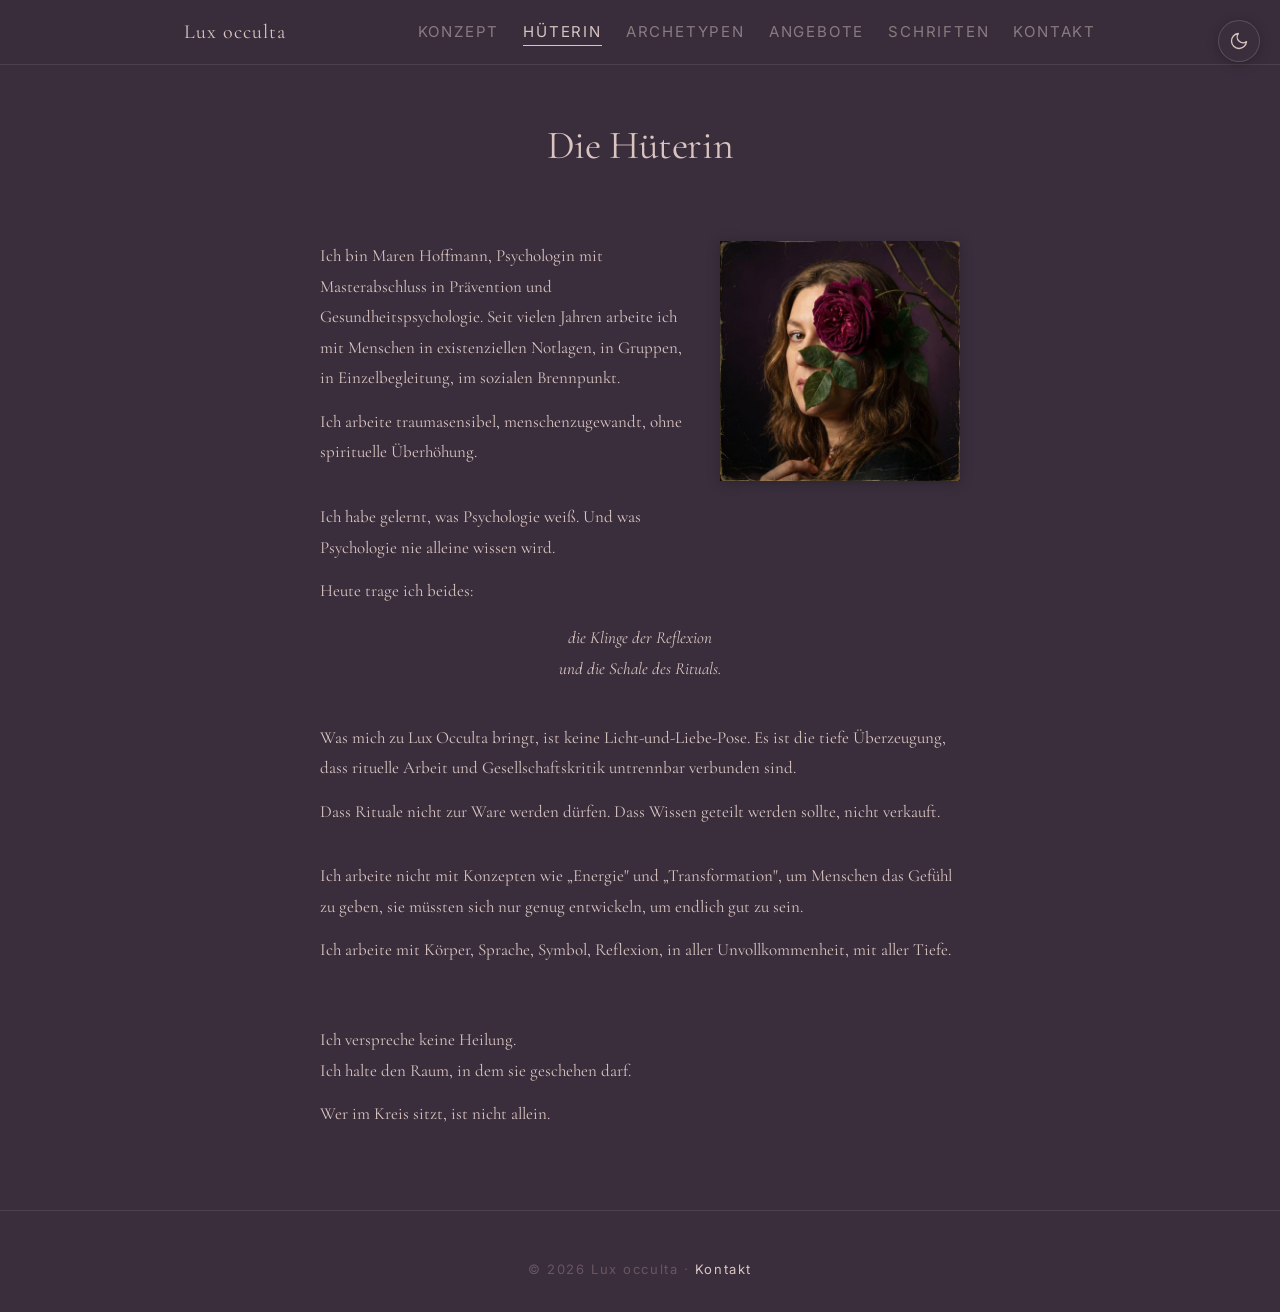
==== commit 97d9ccce: "Hüterin-Porträt eingefügt, Text fließt drumherum Optimierte Varianten in public/images/ (800px = 86 " ====
--- a/hueterin.html
+++ b/hueterin.html
@@ -37,6 +37,19 @@
 
   <main class="container">
     <div class="page-poem">
+      <picture class="page-portrait">
+        <img
+          src="public/images/hueterin-portrait.jpg"
+          srcset="public/images/hueterin-portrait-500.jpg 500w, public/images/hueterin-portrait.jpg 800w"
+          sizes="(max-width: 767px) 100vw, 240px"
+          alt="Maren Hoffmann, Hüterin von Lux Occulta, Porträt mit Rose"
+          loading="lazy"
+          decoding="async"
+          width="800"
+          height="800"
+        />
+      </picture>
+
       <div class="strophe">
         <p>
           Ich bin Maren Hoffmann, Psychologin mit Masterabschluss in
--- a/styles.css
+++ b/styles.css
@@ -565,9 +565,33 @@
   margin-top: 3.5em;
 }
 
+/* Porträt — Mobile: oben, volle Breite */
+.page-portrait {
+  display: block;
+  width: 100%;
+  margin: 0 auto;
+}
+.page-portrait img {
+  display: block;
+  width: 100%;
+  height: auto;
+  box-shadow: var(--shadow-soft);
+}
+
 @media (min-width: 768px) {
   .page-poem { text-align: left; }
   .page-poem .pull-quote { text-align: center; }
+
+  /* Porträt — Desktop: schwebt rechts oben, Text fließt links daneben */
+  .page-portrait {
+    float: right;
+    width: 240px;
+    margin: 0 0 1.5em 2rem;
+    shape-outside: inset(0);
+  }
+
+  /* Erste Strophe nach dem Porträt soll auf gleicher Höhe starten */
+  .page-poem .page-portrait + .strophe { margin-top: 0; }
 }
 
 /* ============================================================
